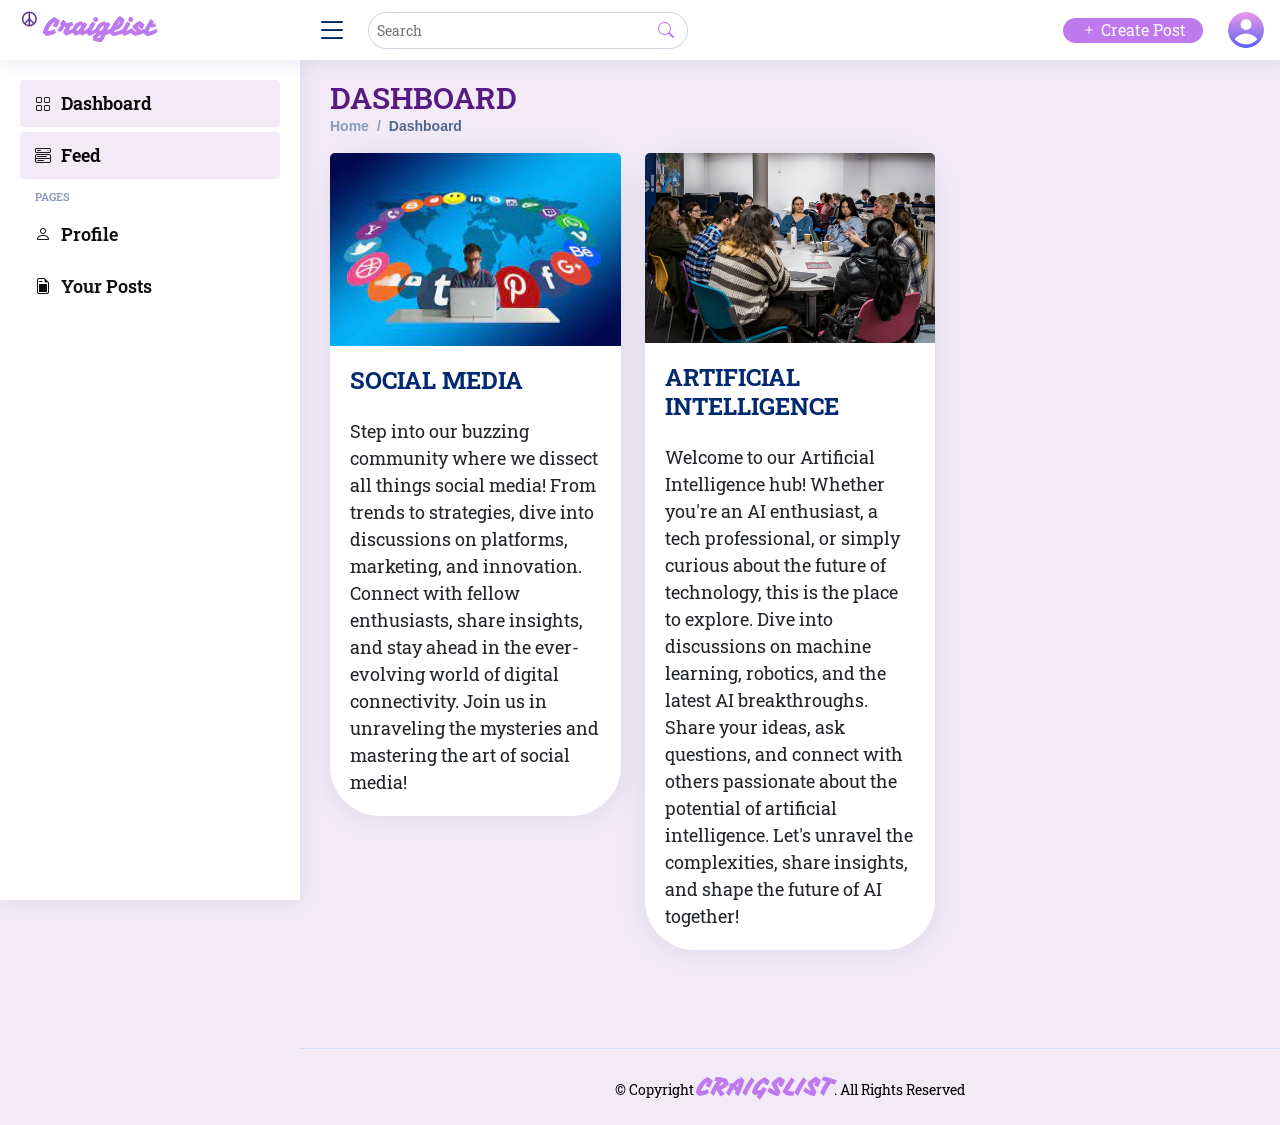
==== index.html @ a2462939 "first commit" ====
<!DOCTYPE html>
<html lang="en">

<head>
  <meta charset="utf-8">
  <meta content="width=device-width, initial-scale=1.0" name="viewport">

  <title>Dashboard - CRAIGSLIST</title>
  <meta content="" name="description">
  <meta content="" name="keywords">

  <!-- Google Fonts -->
  <link href='https://fonts.googleapis.com/css?family=Vampiro+One&display=swap' rel='stylesheet'>
  <link href="https://fonts.googleapis.com/css2?family=Roboto+Slab:wght@400;700&display=swap" rel="stylesheet">
 
  <!-- Vendor CSS Files -->
  <link href="assets/vendor/bootstrap/css/bootstrap.min.css" rel="stylesheet">
  <link href="assets/vendor/bootstrap-icons/bootstrap-icons.css" rel="stylesheet">
  <link href="assets/vendor/boxicons/css/boxicons.min.css" rel="stylesheet">
  <link href="assets/vendor/quill/quill.snow.css" rel="stylesheet">
  <link href="assets/vendor/quill/quill.bubble.css" rel="stylesheet">
  <link href="assets/vendor/remixicon/remixicon.css" rel="stylesheet">
  <link href="assets/vendor/simple-datatables/style.css" rel="stylesheet">

  <!-- Template Main CSS File -->
  <link href="assets/css/style.css" rel="stylesheet">

</head>

<body>

  <!-- ======= Header ======= -->
  <header id="header" class="header fixed-top d-flex align-items-center">
    <div class="d-flex align-items-center justify-content-between">
      <a class="navbar-brand" href="index.html">
        <img src="L.png" alt="Logo" class="logo">
        <strong>Craiglist</strong> 
      </a>
      <i class="bi bi-list toggle-sidebar-btn"></i>
    </div><!-- End Logo -->

    <div class="search-bar">
      <form class="search-form d-flex align-items-center" method="POST" action="#">
        <input type="text" name="query" placeholder="Search" title="Enter search keyword">
        <button type="submit" title="Search"><i class="bi bi-search"></i></button>
      </form>
    </div><!-- End Search Bar -->

    <nav class="header-nav ms-auto">
      <ul class="d-flex align-items-center">
        <li class="nav-item d-block d-lg-none">
          <a class="nav-link nav-icon search-bar-toggle " href="#">
            <i class="bi bi-search"></i>
          </a>
        </li><!-- End Search Icon-->

        <li class="nav-item">
          <a class="nav-link nav-icon" href="create_post.html" style="background-color: #BE79EF; width: 140px; height: 25px; border-radius: 25px; font-size: 16px; text-align: center; color: white;">
            <i class="bi bi-plus"></i> Create Post
          </a><!-- End Create Post Button -->
        </li>

        <li class="nav-item pe-3">
          <a class="nav-link nav-profile d-flex align-items-center pe-0" href="users-profilee.html">
            <img src="assets/img/profile-img.jpg" alt="Profile" class="rounded-circle">
          </a><!-- End Profile Image Icon -->
        </li><!-- End Profile Nav -->

      </ul>
    </nav><!-- End Icons Navigation -->
  </header><!-- End Header -->

  <!-- ======= Sidebar ======= -->
  <aside id="sidebar" class="sidebar">
    <ul class="sidebar-nav" id="sidebar-nav">
      <li class="nav-item">
        <a class="nav-link" href="index.html">
          <i class="bi bi-grid"></i>
          <span style="font-size: 18px;">Dashboard</span>
        </a>
      </li>
      <li class="nav-item">
        <a class="nav-link" href="all.html">
          <i class="bi bi-menu-button-wide"></i>
          <span style="font-size: 18px;">Feed</span>
        </a>
      </li>
      <li class="nav-heading">Pages</li>
      <li class="nav-item">
        <a class="nav-link collapsed" href="users-profilee.html">
          <i class="bi bi-person"></i>
          <span style="font-size: 18px;">Profile</span>
        </a>
      </li>
      <li class="nav-item">
        <a class="nav-link collapsed" href="your_posts.html">
          <i class="bi bi-file-earmark-post"></i>
          <span style="font-size: 18px;">Your Posts</span>
        </a>
      </li>
    </ul>
  </aside> 

  <main id="main" class="main">
    <div class="pagetitle">
      <h1 style="font-size: 30px; color: #561a81;">DASHBOARD</h1>
      <nav>
        <ol class="breadcrumb">
          <li class="breadcrumb-item"><a href="index.html">Home</a></li>
          <li class="breadcrumb-item active">Dashboard</li>
        </ol>
      </nav>
    </div><!-- End Page Title -->

    <div class="row">
      <div class="col-sm-4">
        <a href="socmed.html" target="_blank" style="text-decoration: none;">
          <div class="card" style="border-radius: 50px;">
            <img src="assets/img/cat1.jpg" class="card-img-top" alt="...">
            <div class="card-body">
              <h5 class="card-title" style="font-weight: bold; font-size: x-large; font-family: 'Roboto Slab', serif;">SOCIAL MEDIA</h5>
              <p class="card-text" style="font-size: large; font-family: 'Roboto Slab', serif;">Step into our buzzing community where we dissect all things social media! From trends to strategies, dive into discussions on platforms, marketing, and innovation. Connect with fellow enthusiasts, share insights, and stay ahead in the ever-evolving world of digital connectivity. Join us in unraveling the mysteries and mastering the art of social media!</p>
            </div>
          </div>
        </a>
      </div>

      <div class="col-sm-4">
        <a href="ai.html" target="_blank" style="text-decoration: none;">
          <div class="card" style="border-radius: 50px;">
            <img src="assets/img/cat3.png" class="card-img-top" alt="...">
            <div class="card-body">
              <h5 class="card-title" style="font-weight: bold; font-size: x-large; font-family: 'Roboto Slab', serif;" >ARTIFICIAL INTELLIGENCE</h5>
              <p class="card-text" style="font-size: large; font-family: 'Roboto Slab', serif;">Welcome to our Artificial Intelligence hub! Whether you're an AI enthusiast, a tech professional, or simply curious about the future of technology, this is the place to explore. Dive into discussions on machine learning, robotics, and the latest AI breakthroughs. Share your ideas, ask questions, and connect with others passionate about the potential of artificial intelligence. Let's unravel the complexities, share insights, and shape the future of AI together!</p>
            </div>
          </div>
        </a>
      </div>
    </div>
  </main><!-- End #main -->

  <br><br>
  <!-- ======= Footer ======= -->
  <footer id="footer" class="footer">
    <div class="copyright">
      &copy; Copyright <strong><span> CRAIGSLIST</span></strong>. All Rights Reserved
    </div>
  </footer><!-- End Footer -->

  <!-- Vendor JS Files -->
  <script src="assets/vendor/apexcharts/apexcharts.min.js"></script>
  <script src="assets/vendor/bootstrap/js/bootstrap.bundle.min.js"></script>
  <script src="assets/vendor/chart.js/chart.umd.js"></script>
  <script src="assets/vendor/echarts/echarts.min.js"></script>
  <script src="assets/vendor/quill/quill.js"></script>
  <script src="assets/vendor/simple-datatables/simple-datatables.js"></script>
  <script src="assets/vendor/tinymce/tinymce.min.js"></script>
  <script src="assets/vendor/php-email-form/validate.js"></script>

  <!-- Template Main JS File -->
  <script src="assets/js/main.js"></script>

</body>

</html>
---- assets/vendor/quill/quill.snow.css ----
/*!
 * Quill Editor v2.0.1
 * https://quilljs.com
 * Copyright (c) 2017-2024, Slab
 * Copyright (c) 2014, Jason Chen
 * Copyright (c) 2013, salesforce.com
 */
.ql-container{box-sizing:border-box;font-family:Helvetica,Arial,sans-serif;font-size:13px;height:100%;margin:0;position:relative}.ql-container.ql-disabled .ql-tooltip{visibility:hidden}.ql-container:not(.ql-disabled) li[data-list=checked] > .ql-ui,.ql-container:not(.ql-disabled) li[data-list=unchecked] > .ql-ui{cursor:pointer}.ql-clipboard{left:-100000px;height:1px;overflow-y:hidden;position:absolute;top:50%}.ql-clipboard p{margin:0;padding:0}.ql-editor{box-sizing:border-box;counter-reset:list-0 list-1 list-2 list-3 list-4 list-5 list-6 list-7 list-8 list-9;line-height:1.42;height:100%;outline:none;overflow-y:auto;padding:12px 15px;tab-size:4;-moz-tab-size:4;text-align:left;white-space:pre-wrap;word-wrap:break-word}.ql-editor > *{cursor:text}.ql-editor p,.ql-editor ol,.ql-editor pre,.ql-editor blockquote,.ql-editor h1,.ql-editor h2,.ql-editor h3,.ql-editor h4,.ql-editor h5,.ql-editor h6{margin:0;padding:0}@supports (counter-set:none){.ql-editor p,.ql-editor h1,.ql-editor h2,.ql-editor h3,.ql-editor h4,.ql-editor h5,.ql-editor h6{counter-set:list-0 list-1 list-2 list-3 list-4 list-5 list-6 list-7 list-8 list-9}}@supports not (counter-set:none){.ql-editor p,.ql-editor h1,.ql-editor h2,.ql-editor h3,.ql-editor h4,.ql-editor h5,.ql-editor h6{counter-reset:list-0 list-1 list-2 list-3 list-4 list-5 list-6 list-7 list-8 list-9}}.ql-editor table{border-collapse:collapse}.ql-editor td{border:1px solid #000;padding:2px 5px}.ql-editor ol{padding-left:1.5em}.ql-editor li{list-style-type:none;padding-left:1.5em;position:relative}.ql-editor li > .ql-ui:before{display:inline-block;margin-left:-1.5em;margin-right:.3em;text-align:right;white-space:nowrap;width:1.2em}.ql-editor li[data-list=checked] > .ql-ui,.ql-editor li[data-list=unchecked] > .ql-ui{color:#777}.ql-editor li[data-list=bullet] > .ql-ui:before{content:'\2022'}.ql-editor li[data-list=checked] > .ql-ui:before{content:'\2611'}.ql-editor li[data-list=unchecked] > .ql-ui:before{content:'\2610'}@supports (counter-set:none){.ql-editor li[data-list]{counter-set:list-1 list-2 list-3 list-4 list-5 list-6 list-7 list-8 list-9}}@supports not (counter-set:none){.ql-editor li[data-list]{counter-reset:list-1 list-2 list-3 list-4 list-5 list-6 list-7 list-8 list-9}}.ql-editor li[data-list=ordered]{counter-increment:list-0}.ql-editor li[data-list=ordered] > .ql-ui:before{content:counter(list-0, decimal) '. '}.ql-editor li[data-list=ordered].ql-indent-1{counter-increment:list-1}.ql-editor li[data-list=ordered].ql-indent-1 > .ql-ui:before{content:counter(list-1, lower-alpha) '. '}@supports (counter-set:none){.ql-editor li[data-list].ql-indent-1{counter-set:list-2 list-3 list-4 list-5 list-6 list-7 list-8 list-9}}@supports not (counter-set:none){.ql-editor li[data-list].ql-indent-1{counter-reset:list-2 list-3 list-4 list-5 list-6 list-7 list-8 list-9}}.ql-editor li[data-list=ordered].ql-indent-2{counter-increment:list-2}.ql-editor li[data-list=ordered].ql-indent-2 > .ql-ui:before{content:counter(list-2, lower-roman) '. '}@supports (counter-set:none){.ql-editor li[data-list].ql-indent-2{counter-set:list-3 list-4 list-5 list-6 list-7 list-8 list-9}}@supports not (counter-set:none){.ql-editor li[data-list].ql-indent-2{counter-reset:list-3 list-4 list-5 list-6 list-7 list-8 list-9}}.ql-editor li[data-list=ordered].ql-indent-3{counter-increment:list-3}.ql-editor li[data-list=ordered].ql-indent-3 > .ql-ui:before{content:counter(list-3, decimal) '. '}@supports (counter-set:none){.ql-editor li[data-list].ql-indent-3{counter-set:list-4 list-5 list-6 list-7 list-8 list-9}}@supports not (counter-set:none){.ql-editor li[data-list].ql-indent-3{counter-reset:list-4 list-5 list-6 list-7 list-8 list-9}}.ql-editor li[data-list=ordered].ql-indent-4{counter-increment:list-4}.ql-editor li[data-list=ordered].ql-indent-4 > .ql-ui:before{content:counter(list-4, lower-alpha) '. '}@supports (counter-set:none){.ql-editor li[data-list].ql-indent-4{counter-set:list-5 list-6 list-7 list-8 list-9}}@supports not (counter-set:none){.ql-editor li[data-list].ql-indent-4{counter-reset:list-5 list-6 list-7 list-8 list-9}}.ql-editor li[data-list=ordered].ql-indent-5{counter-increment:list-5}.ql-editor li[data-list=ordered].ql-indent-5 > .ql-ui:before{content:counter(list-5, lower-roman) '. '}@supports (counter-set:none){.ql-editor li[data-list].ql-indent-5{counter-set:list-6 list-7 list-8 list-9}}@supports not (counter-set:none){.ql-editor li[data-list].ql-indent-5{counter-reset:list-6 list-7 list-8 list-9}}.ql-editor li[data-list=ordered].ql-indent-6{counter-increment:list-6}.ql-editor li[data-list=ordered].ql-indent-6 > .ql-ui:before{content:counter(list-6, decimal) '. '}@supports (counter-set:none){.ql-editor li[data-list].ql-indent-6{counter-set:list-7 list-8 list-9}}@supports not (counter-set:none){.ql-editor li[data-list].ql-indent-6{counter-reset:list-7 list-8 list-9}}.ql-editor li[data-list=ordered].ql-indent-7{counter-increment:list-7}.ql-editor li[data-list=ordered].ql-indent-7 > .ql-ui:before{content:counter(list-7, lower-alpha) '. '}@supports (counter-set:none){.ql-editor li[data-list].ql-indent-7{counter-set:list-8 list-9}}@supports not (counter-set:none){.ql-editor li[data-list].ql-indent-7{counter-reset:list-8 list-9}}.ql-editor li[data-list=ordered].ql-indent-8{counter-increment:list-8}.ql-editor li[data-list=ordered].ql-indent-8 > .ql-ui:before{content:counter(list-8, lower-roman) '. '}@supports (counter-set:none){.ql-editor li[data-list].ql-indent-8{counter-set:list-9}}@supports not (counter-set:none){.ql-editor li[data-list].ql-indent-8{counter-reset:list-9}}.ql-editor li[data-list=ordered].ql-indent-9{counter-increment:list-9}.ql-editor li[data-list=ordered].ql-indent-9 > .ql-ui:before{content:counter(list-9, decimal) '. '}.ql-editor .ql-indent-1:not(.ql-direction-rtl){padding-left:3em}.ql-editor li.ql-indent-1:not(.ql-direction-rtl){padding-left:4.5em}.ql-editor .ql-indent-1.ql-direction-rtl.ql-align-right{padding-right:3em}.ql-editor li.ql-indent-1.ql-direction-rtl.ql-align-right{padding-right:4.5em}.ql-editor .ql-indent-2:not(.ql-direction-rtl){padding-left:6em}.ql-editor li.ql-indent-2:not(.ql-direction-rtl){padding-left:7.5em}.ql-editor .ql-indent-2.ql-direction-rtl.ql-align-right{padding-right:6em}.ql-editor li.ql-indent-2.ql-direction-rtl.ql-align-right{padding-right:7.5em}.ql-editor .ql-indent-3:not(.ql-direction-rtl){padding-left:9em}.ql-editor li.ql-indent-3:not(.ql-direction-rtl){padding-left:10.5em}.ql-editor .ql-indent-3.ql-direction-rtl.ql-align-right{padding-right:9em}.ql-editor li.ql-indent-3.ql-direction-rtl.ql-align-right{padding-right:10.5em}.ql-editor .ql-indent-4:not(.ql-direction-rtl){padding-left:12em}.ql-editor li.ql-indent-4:not(.ql-direction-rtl){padding-left:13.5em}.ql-editor .ql-indent-4.ql-direction-rtl.ql-align-right{padding-right:12em}.ql-editor li.ql-indent-4.ql-direction-rtl.ql-align-right{padding-right:13.5em}.ql-editor .ql-indent-5:not(.ql-direction-rtl){padding-left:15em}.ql-editor li.ql-indent-5:not(.ql-direction-rtl){padding-left:16.5em}.ql-editor .ql-indent-5.ql-direction-rtl.ql-align-right{padding-right:15em}.ql-editor li.ql-indent-5.ql-direction-rtl.ql-align-right{padding-right:16.5em}.ql-editor .ql-indent-6:not(.ql-direction-rtl){padding-left:18em}.ql-editor li.ql-indent-6:not(.ql-direction-rtl){padding-left:19.5em}.ql-editor .ql-indent-6.ql-direction-rtl.ql-align-right{padding-right:18em}.ql-editor li.ql-indent-6.ql-direction-rtl.ql-align-right{padding-right:19.5em}.ql-editor .ql-indent-7:not(.ql-direction-rtl){padding-left:21em}.ql-editor li.ql-indent-7:not(.ql-direction-rtl){padding-left:22.5em}.ql-editor .ql-indent-7.ql-direction-rtl.ql-align-right{padding-right:21em}.ql-editor li.ql-indent-7.ql-direction-rtl.ql-align-right{padding-right:22.5em}.ql-editor .ql-indent-8:not(.ql-direction-rtl){padding-left:24em}.ql-editor li.ql-indent-8:not(.ql-direction-rtl){padding-left:25.5em}.ql-editor .ql-indent-8.ql-direction-rtl.ql-align-right{padding-right:24em}.ql-editor li.ql-indent-8.ql-direction-rtl.ql-align-right{padding-right:25.5em}.ql-editor .ql-indent-9:not(.ql-direction-rtl){padding-left:27em}.ql-editor li.ql-indent-9:not(.ql-direction-rtl){padding-left:28.5em}.ql-editor .ql-indent-9.ql-direction-rtl.ql-align-right{padding-right:27em}.ql-editor li.ql-indent-9.ql-direction-rtl.ql-align-right{padding-right:28.5em}.ql-editor li.ql-direction-rtl{padding-right:1.5em}.ql-editor li.ql-direction-rtl > .ql-ui:before{margin-left:.3em;margin-right:-1.5em;text-align:left}.ql-editor table{table-layout:fixed;width:100%}.ql-editor table td{outline:none}.ql-editor .ql-code-block-container{font-family:monospace}.ql-editor .ql-video{display:block;max-width:100%}.ql-editor .ql-video.ql-align-center{margin:0 auto}.ql-editor .ql-video.ql-align-right{margin:0 0 0 auto}.ql-editor .ql-bg-black{background-color:#000}.ql-editor .ql-bg-red{background-color:#e60000}.ql-editor .ql-bg-orange{background-color:#f90}.ql-editor .ql-bg-yellow{background-color:#ff0}.ql-editor .ql-bg-green{background-color:#008a00}.ql-editor .ql-bg-blue{background-color:#06c}.ql-editor .ql-bg-purple{background-color:#93f}.ql-editor .ql-color-white{color:#fff}.ql-editor .ql-color-red{color:#e60000}.ql-editor .ql-color-orange{color:#f90}.ql-editor .ql-color-yellow{color:#ff0}.ql-editor .ql-color-green{color:#008a00}.ql-editor .ql-color-blue{color:#06c}.ql-editor .ql-color-purple{color:#93f}.ql-editor .ql-font-serif{font-family:Georgia,Times New Roman,serif}.ql-editor .ql-font-monospace{font-family:Monaco,Courier New,monospace}.ql-editor .ql-size-small{font-size:.75em}.ql-editor .ql-size-large{font-size:1.5em}.ql-editor .ql-size-huge{font-size:2.5em}.ql-editor .ql-direction-rtl{direction:rtl;text-align:inherit}.ql-editor .ql-align-center{text-align:center}.ql-editor .ql-align-justify{text-align:justify}.ql-editor .ql-align-right{text-align:right}.ql-editor .ql-ui{position:absolute}.ql-editor.ql-blank::before{color:rgba(0,0,0,0.6);content:attr(data-placeholder);font-style:italic;left:15px;pointer-events:none;position:absolute;right:15px}.ql-snow.ql-toolbar:after,.ql-snow .ql-toolbar:after{clear:both;content:'';display:table}.ql-snow.ql-toolbar button,.ql-snow .ql-toolbar button{background:none;border:none;cursor:pointer;display:inline-block;float:left;height:24px;padding:3px 5px;width:28px}.ql-snow.ql-toolbar button svg,.ql-snow .ql-toolbar button svg{float:left;height:100%}.ql-snow.ql-toolbar button:active:hover,.ql-snow .ql-toolbar button:active:hover{outline:none}.ql-snow.ql-toolbar input.ql-image[type=file],.ql-snow .ql-toolbar input.ql-image[type=file]{display:none}.ql-snow.ql-toolbar button:hover,.ql-snow .ql-toolbar button:hover,.ql-snow.ql-toolbar button:focus,.ql-snow .ql-toolbar button:focus,.ql-snow.ql-toolbar button.ql-active,.ql-snow .ql-toolbar button.ql-active,.ql-snow.ql-toolbar .ql-picker-label:hover,.ql-snow .ql-toolbar .ql-picker-label:hover,.ql-snow.ql-toolbar .ql-picker-label.ql-active,.ql-snow .ql-toolbar .ql-picker-label.ql-active,.ql-snow.ql-toolbar .ql-picker-item:hover,.ql-snow .ql-toolbar .ql-picker-item:hover,.ql-snow.ql-toolbar .ql-picker-item.ql-selected,.ql-snow .ql-toolbar .ql-picker-item.ql-selected{color:#06c}.ql-snow.ql-toolbar button:hover .ql-fill,.ql-snow .ql-toolbar button:hover .ql-fill,.ql-snow.ql-toolbar button:focus .ql-fill,.ql-snow .ql-toolbar button:focus .ql-fill,.ql-snow.ql-toolbar button.ql-active .ql-fill,.ql-snow .ql-toolbar button.ql-active .ql-fill,.ql-snow.ql-toolbar .ql-picker-label:hover .ql-fill,.ql-snow .ql-toolbar .ql-picker-label:hover .ql-fill,.ql-snow.ql-toolbar .ql-picker-label.ql-active .ql-fill,.ql-snow .ql-toolbar .ql-picker-label.ql-active .ql-fill,.ql-snow.ql-toolbar .ql-picker-item:hover .ql-fill,.ql-snow .ql-toolbar .ql-picker-item:hover .ql-fill,.ql-snow.ql-toolbar .ql-picker-item.ql-selected .ql-fill,.ql-snow .ql-toolbar .ql-picker-item.ql-selected .ql-fill,.ql-snow.ql-toolbar button:hover .ql-stroke.ql-fill,.ql-snow .ql-toolbar button:hover .ql-stroke.ql-fill,.ql-snow.ql-toolbar button:focus .ql-stroke.ql-fill,.ql-snow .ql-toolbar button:focus .ql-stroke.ql-fill,.ql-snow.ql-toolbar button.ql-active .ql-stroke.ql-fill,.ql-snow .ql-toolbar button.ql-active .ql-stroke.ql-fill,.ql-snow.ql-toolbar .ql-picker-label:hover .ql-stroke.ql-fill,.ql-snow .ql-toolbar .ql-picker-label:hover .ql-stroke.ql-fill,.ql-snow.ql-toolbar .ql-picker-label.ql-active .ql-stroke.ql-fill,.ql-snow .ql-toolbar .ql-picker-label.ql-active .ql-stroke.ql-fill,.ql-snow.ql-toolbar .ql-picker-item:hover .ql-stroke.ql-fill,.ql-snow .ql-toolbar .ql-picker-item:hover .ql-stroke.ql-fill,.ql-snow.ql-toolbar .ql-picker-item.ql-selected .ql-stroke.ql-fill,.ql-snow .ql-toolbar .ql-picker-item.ql-selected .ql-stroke.ql-fill{fill:#06c}.ql-snow.ql-toolbar button:hover .ql-stroke,.ql-snow .ql-toolbar button:hover .ql-stroke,.ql-snow.ql-toolbar button:focus .ql-stroke,.ql-snow .ql-toolbar button:focus .ql-stroke,.ql-snow.ql-toolbar button.ql-active .ql-stroke,.ql-snow .ql-toolbar button.ql-active .ql-stroke,.ql-snow.ql-toolbar .ql-picker-label:hover .ql-stroke,.ql-snow .ql-toolbar .ql-picker-label:hover .ql-stroke,.ql-snow.ql-toolbar .ql-picker-label.ql-active .ql-stroke,.ql-snow .ql-toolbar .ql-picker-label.ql-active .ql-stroke,.ql-snow.ql-toolbar .ql-picker-item:hover .ql-stroke,.ql-snow .ql-toolbar .ql-picker-item:hover .ql-stroke,.ql-snow.ql-toolbar .ql-picker-item.ql-selected .ql-stroke,.ql-snow .ql-toolbar .ql-picker-item.ql-selected .ql-stroke,.ql-snow.ql-toolbar button:hover .ql-stroke-miter,.ql-snow .ql-toolbar button:hover .ql-stroke-miter,.ql-snow.ql-toolbar button:focus .ql-stroke-miter,.ql-snow .ql-toolbar button:focus .ql-stroke-miter,.ql-snow.ql-toolbar button.ql-active .ql-stroke-miter,.ql-snow .ql-toolbar button.ql-active .ql-stroke-miter,.ql-snow.ql-toolbar .ql-picker-label:hover .ql-stroke-miter,.ql-snow .ql-toolbar .ql-picker-label:hover .ql-stroke-miter,.ql-snow.ql-toolbar .ql-picker-label.ql-active .ql-stroke-miter,.ql-snow .ql-toolbar .ql-picker-label.ql-active .ql-stroke-miter,.ql-snow.ql-toolbar .ql-picker-item:hover .ql-stroke-miter,.ql-snow .ql-toolbar .ql-picker-item:hover .ql-stroke-miter,.ql-snow.ql-toolbar .ql-picker-item.ql-selected .ql-stroke-miter,.ql-snow .ql-toolbar .ql-picker-item.ql-selected .ql-stroke-miter{stroke:#06c}@media (pointer:coarse){.ql-snow.ql-toolbar button:hover:not(.ql-active),.ql-snow .ql-toolbar button:hover:not(.ql-active){color:#444}.ql-snow.ql-toolbar button:hover:not(.ql-active) .ql-fill,.ql-snow .ql-toolbar button:hover:not(.ql-active) .ql-fill,.ql-snow.ql-toolbar button:hover:not(.ql-active) .ql-stroke.ql-fill,.ql-snow .ql-toolbar button:hover:not(.ql-active) .ql-stroke.ql-fill{fill:#444}.ql-snow.ql-toolbar button:hover:not(.ql-active) .ql-stroke,.ql-snow .ql-toolbar button:hover:not(.ql-active) .ql-stroke,.ql-snow.ql-toolbar button:hover:not(.ql-active) .ql-stroke-miter,.ql-snow .ql-toolbar button:hover:not(.ql-active) .ql-stroke-miter{stroke:#444}}.ql-snow{box-sizing:border-box}.ql-snow *{box-sizing:border-box}.ql-snow .ql-hidden{display:none}.ql-snow .ql-out-bottom,.ql-snow .ql-out-top{visibility:hidden}.ql-snow .ql-tooltip{position:absolute;transform:translateY(10px)}.ql-snow .ql-tooltip a{cursor:pointer;text-decoration:none}.ql-snow .ql-tooltip.ql-flip{transform:translateY(-10px)}.ql-snow .ql-formats{display:inline-block;vertical-align:middle}.ql-snow .ql-formats:after{clear:both;content:'';display:table}.ql-snow .ql-stroke{fill:none;stroke:#444;stroke-linecap:round;stroke-linejoin:round;stroke-width:2}.ql-snow .ql-stroke-miter{fill:none;stroke:#444;stroke-miterlimit:10;stroke-width:2}.ql-snow .ql-fill,.ql-snow .ql-stroke.ql-fill{fill:#444}.ql-snow .ql-empty{fill:none}.ql-snow .ql-even{fill-rule:evenodd}.ql-snow .ql-thin,.ql-snow .ql-stroke.ql-thin{stroke-width:1}.ql-snow .ql-transparent{opacity:.4}.ql-snow .ql-direction svg:last-child{display:none}.ql-snow .ql-direction.ql-active svg:last-child{display:inline}.ql-snow .ql-direction.ql-active svg:first-child{display:none}.ql-snow .ql-editor h1{font-size:2em}.ql-snow .ql-editor h2{font-size:1.5em}.ql-snow .ql-editor h3{font-size:1.17em}.ql-snow .ql-editor h4{font-size:1em}.ql-snow .ql-editor h5{font-size:.83em}.ql-snow .ql-editor h6{font-size:.67em}.ql-snow .ql-editor a{text-decoration:underline}.ql-snow .ql-editor blockquote{border-left:4px solid #ccc;margin-bottom:5px;margin-top:5px;padding-left:16px}.ql-snow .ql-editor code,.ql-snow .ql-editor .ql-code-block-container{background-color:#f0f0f0;border-radius:3px}.ql-snow .ql-editor .ql-code-block-container{margin-bottom:5px;margin-top:5px;padding:5px 10px}.ql-snow .ql-editor code{font-size:85%;padding:2px 4px}.ql-snow .ql-editor .ql-code-block-container{background-color:#23241f;color:#f8f8f2;overflow:visible}.ql-snow .ql-editor img{max-width:100%}.ql-snow .ql-picker{color:#444;display:inline-block;float:left;font-size:14px;font-weight:500;height:24px;position:relative;vertical-align:middle}.ql-snow .ql-picker-label{cursor:pointer;display:inline-block;height:100%;padding-left:8px;padding-right:2px;position:relative;width:100%}.ql-snow .ql-picker-label::before{display:inline-block;line-height:22px}.ql-snow .ql-picker-options{background-color:#fff;display:none;min-width:100%;padding:4px 8px;position:absolute;white-space:nowrap}.ql-snow .ql-picker-options .ql-picker-item{cursor:pointer;display:block;padding-bottom:5px;padding-top:5px}.ql-snow .ql-picker.ql-expanded .ql-picker-label{color:#ccc;z-index:2}.ql-snow .ql-picker.ql-expanded .ql-picker-label .ql-fill{fill:#ccc}.ql-snow .ql-picker.ql-expanded .ql-picker-label .ql-stroke{stroke:#ccc}.ql-snow .ql-picker.ql-expanded .ql-picker-options{display:block;margin-top:-1px;top:100%;z-index:1}.ql-snow .ql-color-picker,.ql-snow .ql-icon-picker{width:28px}.ql-snow .ql-color-picker .ql-picker-label,.ql-snow .ql-icon-picker .ql-picker-label{padding:2px 4px}.ql-snow .ql-color-picker .ql-picker-label svg,.ql-snow .ql-icon-picker .ql-picker-label svg{right:4px}.ql-snow .ql-icon-picker .ql-picker-options{padding:4px 0}.ql-snow .ql-icon-picker .ql-picker-item{height:24px;width:24px;padding:2px 4px}.ql-snow .ql-color-picker .ql-picker-options{padding:3px 5px;width:152px}.ql-snow .ql-color-picker .ql-picker-item{border:1px solid transparent;float:left;height:16px;margin:2px;padding:0;width:16px}.ql-snow .ql-picker:not(.ql-color-picker):not(.ql-icon-picker) svg{position:absolute;margin-top:-9px;right:0;top:50%;width:18px}.ql-snow .ql-picker.ql-header .ql-picker-label[data-label]:not([data-label=''])::before,.ql-snow .ql-picker.ql-font .ql-picker-label[data-label]:not([data-label=''])::before,.ql-snow .ql-picker.ql-size .ql-picker-label[data-label]:not([data-label=''])::before,.ql-snow .ql-picker.ql-header .ql-picker-item[data-label]:not([data-label=''])::before,.ql-snow .ql-picker.ql-font .ql-picker-item[data-label]:not([data-label=''])::before,.ql-snow .ql-picker.ql-size .ql-picker-item[data-label]:not([data-label=''])::before{content:attr(data-label)}.ql-snow .ql-picker.ql-header{width:98px}.ql-snow .ql-picker.ql-header .ql-picker-label::before,.ql-snow .ql-picker.ql-header .ql-picker-item::before{content:'Normal'}.ql-snow .ql-picker.ql-header .ql-picker-label[data-value="1"]::before,.ql-snow .ql-picker.ql-header .ql-picker-item[data-value="1"]::before{content:'Heading 1'}.ql-snow .ql-picker.ql-header .ql-picker-label[data-value="2"]::before,.ql-snow .ql-picker.ql-header .ql-picker-item[data-value="2"]::before{content:'Heading 2'}.ql-snow .ql-picker.ql-header .ql-picker-label[data-value="3"]::before,.ql-snow .ql-picker.ql-header .ql-picker-item[data-value="3"]::before{content:'Heading 3'}.ql-snow .ql-picker.ql-header .ql-picker-label[data-value="4"]::before,.ql-snow .ql-picker.ql-header .ql-picker-item[data-value="4"]::before{content:'Heading 4'}.ql-snow .ql-picker.ql-header .ql-picker-label[data-value="5"]::before,.ql-snow .ql-picker.ql-header .ql-picker-item[data-value="5"]::before{content:'Heading 5'}.ql-snow .ql-picker.ql-header .ql-picker-label[data-value="6"]::before,.ql-snow .ql-picker.ql-header .ql-picker-item[data-value="6"]::before{content:'Heading 6'}.ql-snow .ql-picker.ql-header .ql-picker-item[data-value="1"]::before{font-size:2em}.ql-snow .ql-picker.ql-header .ql-picker-item[data-value="2"]::before{font-size:1.5em}.ql-snow .ql-picker.ql-header .ql-picker-item[data-value="3"]::before{font-size:1.17em}.ql-snow .ql-picker.ql-header .ql-picker-item[data-value="4"]::before{font-size:1em}.ql-snow .ql-picker.ql-header .ql-picker-item[data-value="5"]::before{font-size:.83em}.ql-snow .ql-picker.ql-header .ql-picker-item[data-value="6"]::before{font-size:.67em}.ql-snow .ql-picker.ql-font{width:108px}.ql-snow .ql-picker.ql-font .ql-picker-label::before,.ql-snow .ql-picker.ql-font .ql-picker-item::before{content:'Sans Serif'}.ql-snow .ql-picker.ql-font .ql-picker-label[data-value=serif]::before,.ql-snow .ql-picker.ql-font .ql-picker-item[data-value=serif]::before{content:'Serif'}.ql-snow .ql-picker.ql-font .ql-picker-label[data-value=monospace]::before,.ql-snow .ql-picker.ql-font .ql-picker-item[data-value=monospace]::before{content:'Monospace'}.ql-snow .ql-picker.ql-font .ql-picker-item[data-value=serif]::before{font-family:Georgia,Times New Roman,serif}.ql-snow .ql-picker.ql-font .ql-picker-item[data-value=monospace]::before{font-family:Monaco,Courier New,monospace}.ql-snow .ql-picker.ql-size{width:98px}.ql-snow .ql-picker.ql-size .ql-picker-label::before,.ql-snow .ql-picker.ql-size .ql-picker-item::before{content:'Normal'}.ql-snow .ql-picker.ql-size .ql-picker-label[data-value=small]::before,.ql-snow .ql-picker.ql-size .ql-picker-item[data-value=small]::before{content:'Small'}.ql-snow .ql-picker.ql-size .ql-picker-label[data-value=large]::before,.ql-snow .ql-picker.ql-size .ql-picker-item[data-value=large]::before{content:'Large'}.ql-snow .ql-picker.ql-size .ql-picker-label[data-value=huge]::before,.ql-snow .ql-picker.ql-size .ql-picker-item[data-value=huge]::before{content:'Huge'}.ql-snow .ql-picker.ql-size .ql-picker-item[data-value=small]::before{font-size:10px}.ql-snow .ql-picker.ql-size .ql-picker-item[data-value=large]::before{font-size:18px}.ql-snow .ql-picker.ql-size .ql-picker-item[data-value=huge]::before{font-size:32px}.ql-snow .ql-color-picker.ql-background .ql-picker-item{background-color:#fff}.ql-snow .ql-color-picker.ql-color .ql-picker-item{background-color:#000}.ql-code-block-container{position:relative}.ql-code-block-container .ql-ui{right:5px;top:5px}.ql-toolbar.ql-snow{border:1px solid #ccc;box-sizing:border-box;font-family:'Helvetica Neue','Helvetica','Arial',sans-serif;padding:8px}.ql-toolbar.ql-snow .ql-formats{margin-right:15px}.ql-toolbar.ql-snow .ql-picker-label{border:1px solid transparent}.ql-toolbar.ql-snow .ql-picker-options{border:1px solid transparent;box-shadow:rgba(0,0,0,0.2) 0 2px 8px}.ql-toolbar.ql-snow .ql-picker.ql-expanded .ql-picker-label{border-color:#ccc}.ql-toolbar.ql-snow .ql-picker.ql-expanded .ql-picker-options{border-color:#ccc}.ql-toolbar.ql-snow .ql-color-picker .ql-picker-item.ql-selected,.ql-toolbar.ql-snow .ql-color-picker .ql-picker-item:hover{border-color:#000}.ql-toolbar.ql-snow + .ql-container.ql-snow{border-top:0}.ql-snow .ql-tooltip{background-color:#fff;border:1px solid #ccc;box-shadow:0 0 5px #ddd;color:#444;padding:5px 12px;white-space:nowrap}.ql-snow .ql-tooltip::before{content:"Visit URL:";line-height:26px;margin-right:8px}.ql-snow .ql-tooltip input[type=text]{display:none;border:1px solid #ccc;font-size:13px;height:26px;margin:0;padding:3px 5px;width:170px}.ql-snow .ql-tooltip a.ql-preview{display:inline-block;max-width:200px;overflow-x:hidden;text-overflow:ellipsis;vertical-align:top}.ql-snow .ql-tooltip a.ql-action::after{border-right:1px solid #ccc;content:'Edit';margin-left:16px;padding-right:8px}.ql-snow .ql-tooltip a.ql-remove::before{content:'Remove';margin-left:8px}.ql-snow .ql-tooltip a{line-height:26px}.ql-snow .ql-tooltip.ql-editing a.ql-preview,.ql-snow .ql-tooltip.ql-editing a.ql-remove{display:none}.ql-snow .ql-tooltip.ql-editing input[type=text]{display:inline-block}.ql-snow .ql-tooltip.ql-editing a.ql-action::after{border-right:0;content:'Save';padding-right:0}.ql-snow .ql-tooltip[data-mode=link]::before{content:"Enter link:"}.ql-snow .ql-tooltip[data-mode=formula]::before{content:"Enter formula:"}.ql-snow .ql-tooltip[data-mode=video]::before{content:"Enter video:"}.ql-snow a{color:#06c}.ql-container.ql-snow{border:1px solid #ccc}

/*# sourceMappingURL=quill.snow.css.map*/
---- assets/vendor/quill/quill.bubble.css ----
/*!
 * Quill Editor v2.0.1
 * https://quilljs.com
 * Copyright (c) 2017-2024, Slab
 * Copyright (c) 2014, Jason Chen
 * Copyright (c) 2013, salesforce.com
 */
.ql-container{box-sizing:border-box;font-family:Helvetica,Arial,sans-serif;font-size:13px;height:100%;margin:0;position:relative}.ql-container.ql-disabled .ql-tooltip{visibility:hidden}.ql-container:not(.ql-disabled) li[data-list=checked] > .ql-ui,.ql-container:not(.ql-disabled) li[data-list=unchecked] > .ql-ui{cursor:pointer}.ql-clipboard{left:-100000px;height:1px;overflow-y:hidden;position:absolute;top:50%}.ql-clipboard p{margin:0;padding:0}.ql-editor{box-sizing:border-box;counter-reset:list-0 list-1 list-2 list-3 list-4 list-5 list-6 list-7 list-8 list-9;line-height:1.42;height:100%;outline:none;overflow-y:auto;padding:12px 15px;tab-size:4;-moz-tab-size:4;text-align:left;white-space:pre-wrap;word-wrap:break-word}.ql-editor > *{cursor:text}.ql-editor p,.ql-editor ol,.ql-editor pre,.ql-editor blockquote,.ql-editor h1,.ql-editor h2,.ql-editor h3,.ql-editor h4,.ql-editor h5,.ql-editor h6{margin:0;padding:0}@supports (counter-set:none){.ql-editor p,.ql-editor h1,.ql-editor h2,.ql-editor h3,.ql-editor h4,.ql-editor h5,.ql-editor h6{counter-set:list-0 list-1 list-2 list-3 list-4 list-5 list-6 list-7 list-8 list-9}}@supports not (counter-set:none){.ql-editor p,.ql-editor h1,.ql-editor h2,.ql-editor h3,.ql-editor h4,.ql-editor h5,.ql-editor h6{counter-reset:list-0 list-1 list-2 list-3 list-4 list-5 list-6 list-7 list-8 list-9}}.ql-editor table{border-collapse:collapse}.ql-editor td{border:1px solid #000;padding:2px 5px}.ql-editor ol{padding-left:1.5em}.ql-editor li{list-style-type:none;padding-left:1.5em;position:relative}.ql-editor li > .ql-ui:before{display:inline-block;margin-left:-1.5em;margin-right:.3em;text-align:right;white-space:nowrap;width:1.2em}.ql-editor li[data-list=checked] > .ql-ui,.ql-editor li[data-list=unchecked] > .ql-ui{color:#777}.ql-editor li[data-list=bullet] > .ql-ui:before{content:'\2022'}.ql-editor li[data-list=checked] > .ql-ui:before{content:'\2611'}.ql-editor li[data-list=unchecked] > .ql-ui:before{content:'\2610'}@supports (counter-set:none){.ql-editor li[data-list]{counter-set:list-1 list-2 list-3 list-4 list-5 list-6 list-7 list-8 list-9}}@supports not (counter-set:none){.ql-editor li[data-list]{counter-reset:list-1 list-2 list-3 list-4 list-5 list-6 list-7 list-8 list-9}}.ql-editor li[data-list=ordered]{counter-increment:list-0}.ql-editor li[data-list=ordered] > .ql-ui:before{content:counter(list-0, decimal) '. '}.ql-editor li[data-list=ordered].ql-indent-1{counter-increment:list-1}.ql-editor li[data-list=ordered].ql-indent-1 > .ql-ui:before{content:counter(list-1, lower-alpha) '. '}@supports (counter-set:none){.ql-editor li[data-list].ql-indent-1{counter-set:list-2 list-3 list-4 list-5 list-6 list-7 list-8 list-9}}@supports not (counter-set:none){.ql-editor li[data-list].ql-indent-1{counter-reset:list-2 list-3 list-4 list-5 list-6 list-7 list-8 list-9}}.ql-editor li[data-list=ordered].ql-indent-2{counter-increment:list-2}.ql-editor li[data-list=ordered].ql-indent-2 > .ql-ui:before{content:counter(list-2, lower-roman) '. '}@supports (counter-set:none){.ql-editor li[data-list].ql-indent-2{counter-set:list-3 list-4 list-5 list-6 list-7 list-8 list-9}}@supports not (counter-set:none){.ql-editor li[data-list].ql-indent-2{counter-reset:list-3 list-4 list-5 list-6 list-7 list-8 list-9}}.ql-editor li[data-list=ordered].ql-indent-3{counter-increment:list-3}.ql-editor li[data-list=ordered].ql-indent-3 > .ql-ui:before{content:counter(list-3, decimal) '. '}@supports (counter-set:none){.ql-editor li[data-list].ql-indent-3{counter-set:list-4 list-5 list-6 list-7 list-8 list-9}}@supports not (counter-set:none){.ql-editor li[data-list].ql-indent-3{counter-reset:list-4 list-5 list-6 list-7 list-8 list-9}}.ql-editor li[data-list=ordered].ql-indent-4{counter-increment:list-4}.ql-editor li[data-list=ordered].ql-indent-4 > .ql-ui:before{content:counter(list-4, lower-alpha) '. '}@supports (counter-set:none){.ql-editor li[data-list].ql-indent-4{counter-set:list-5 list-6 list-7 list-8 list-9}}@supports not (counter-set:none){.ql-editor li[data-list].ql-indent-4{counter-reset:list-5 list-6 list-7 list-8 list-9}}.ql-editor li[data-list=ordered].ql-indent-5{counter-increment:list-5}.ql-editor li[data-list=ordered].ql-indent-5 > .ql-ui:before{content:counter(list-5, lower-roman) '. '}@supports (counter-set:none){.ql-editor li[data-list].ql-indent-5{counter-set:list-6 list-7 list-8 list-9}}@supports not (counter-set:none){.ql-editor li[data-list].ql-indent-5{counter-reset:list-6 list-7 list-8 list-9}}.ql-editor li[data-list=ordered].ql-indent-6{counter-increment:list-6}.ql-editor li[data-list=ordered].ql-indent-6 > .ql-ui:before{content:counter(list-6, decimal) '. '}@supports (counter-set:none){.ql-editor li[data-list].ql-indent-6{counter-set:list-7 list-8 list-9}}@supports not (counter-set:none){.ql-editor li[data-list].ql-indent-6{counter-reset:list-7 list-8 list-9}}.ql-editor li[data-list=ordered].ql-indent-7{counter-increment:list-7}.ql-editor li[data-list=ordered].ql-indent-7 > .ql-ui:before{content:counter(list-7, lower-alpha) '. '}@supports (counter-set:none){.ql-editor li[data-list].ql-indent-7{counter-set:list-8 list-9}}@supports not (counter-set:none){.ql-editor li[data-list].ql-indent-7{counter-reset:list-8 list-9}}.ql-editor li[data-list=ordered].ql-indent-8{counter-increment:list-8}.ql-editor li[data-list=ordered].ql-indent-8 > .ql-ui:before{content:counter(list-8, lower-roman) '. '}@supports (counter-set:none){.ql-editor li[data-list].ql-indent-8{counter-set:list-9}}@supports not (counter-set:none){.ql-editor li[data-list].ql-indent-8{counter-reset:list-9}}.ql-editor li[data-list=ordered].ql-indent-9{counter-increment:list-9}.ql-editor li[data-list=ordered].ql-indent-9 > .ql-ui:before{content:counter(list-9, decimal) '. '}.ql-editor .ql-indent-1:not(.ql-direction-rtl){padding-left:3em}.ql-editor li.ql-indent-1:not(.ql-direction-rtl){padding-left:4.5em}.ql-editor .ql-indent-1.ql-direction-rtl.ql-align-right{padding-right:3em}.ql-editor li.ql-indent-1.ql-direction-rtl.ql-align-right{padding-right:4.5em}.ql-editor .ql-indent-2:not(.ql-direction-rtl){padding-left:6em}.ql-editor li.ql-indent-2:not(.ql-direction-rtl){padding-left:7.5em}.ql-editor .ql-indent-2.ql-direction-rtl.ql-align-right{padding-right:6em}.ql-editor li.ql-indent-2.ql-direction-rtl.ql-align-right{padding-right:7.5em}.ql-editor .ql-indent-3:not(.ql-direction-rtl){padding-left:9em}.ql-editor li.ql-indent-3:not(.ql-direction-rtl){padding-left:10.5em}.ql-editor .ql-indent-3.ql-direction-rtl.ql-align-right{padding-right:9em}.ql-editor li.ql-indent-3.ql-direction-rtl.ql-align-right{padding-right:10.5em}.ql-editor .ql-indent-4:not(.ql-direction-rtl){padding-left:12em}.ql-editor li.ql-indent-4:not(.ql-direction-rtl){padding-left:13.5em}.ql-editor .ql-indent-4.ql-direction-rtl.ql-align-right{padding-right:12em}.ql-editor li.ql-indent-4.ql-direction-rtl.ql-align-right{padding-right:13.5em}.ql-editor .ql-indent-5:not(.ql-direction-rtl){padding-left:15em}.ql-editor li.ql-indent-5:not(.ql-direction-rtl){padding-left:16.5em}.ql-editor .ql-indent-5.ql-direction-rtl.ql-align-right{padding-right:15em}.ql-editor li.ql-indent-5.ql-direction-rtl.ql-align-right{padding-right:16.5em}.ql-editor .ql-indent-6:not(.ql-direction-rtl){padding-left:18em}.ql-editor li.ql-indent-6:not(.ql-direction-rtl){padding-left:19.5em}.ql-editor .ql-indent-6.ql-direction-rtl.ql-align-right{padding-right:18em}.ql-editor li.ql-indent-6.ql-direction-rtl.ql-align-right{padding-right:19.5em}.ql-editor .ql-indent-7:not(.ql-direction-rtl){padding-left:21em}.ql-editor li.ql-indent-7:not(.ql-direction-rtl){padding-left:22.5em}.ql-editor .ql-indent-7.ql-direction-rtl.ql-align-right{padding-right:21em}.ql-editor li.ql-indent-7.ql-direction-rtl.ql-align-right{padding-right:22.5em}.ql-editor .ql-indent-8:not(.ql-direction-rtl){padding-left:24em}.ql-editor li.ql-indent-8:not(.ql-direction-rtl){padding-left:25.5em}.ql-editor .ql-indent-8.ql-direction-rtl.ql-align-right{padding-right:24em}.ql-editor li.ql-indent-8.ql-direction-rtl.ql-align-right{padding-right:25.5em}.ql-editor .ql-indent-9:not(.ql-direction-rtl){padding-left:27em}.ql-editor li.ql-indent-9:not(.ql-direction-rtl){padding-left:28.5em}.ql-editor .ql-indent-9.ql-direction-rtl.ql-align-right{padding-right:27em}.ql-editor li.ql-indent-9.ql-direction-rtl.ql-align-right{padding-right:28.5em}.ql-editor li.ql-direction-rtl{padding-right:1.5em}.ql-editor li.ql-direction-rtl > .ql-ui:before{margin-left:.3em;margin-right:-1.5em;text-align:left}.ql-editor table{table-layout:fixed;width:100%}.ql-editor table td{outline:none}.ql-editor .ql-code-block-container{font-family:monospace}.ql-editor .ql-video{display:block;max-width:100%}.ql-editor .ql-video.ql-align-center{margin:0 auto}.ql-editor .ql-video.ql-align-right{margin:0 0 0 auto}.ql-editor .ql-bg-black{background-color:#000}.ql-editor .ql-bg-red{background-color:#e60000}.ql-editor .ql-bg-orange{background-color:#f90}.ql-editor .ql-bg-yellow{background-color:#ff0}.ql-editor .ql-bg-green{background-color:#008a00}.ql-editor .ql-bg-blue{background-color:#06c}.ql-editor .ql-bg-purple{background-color:#93f}.ql-editor .ql-color-white{color:#fff}.ql-editor .ql-color-red{color:#e60000}.ql-editor .ql-color-orange{color:#f90}.ql-editor .ql-color-yellow{color:#ff0}.ql-editor .ql-color-green{color:#008a00}.ql-editor .ql-color-blue{color:#06c}.ql-editor .ql-color-purple{color:#93f}.ql-editor .ql-font-serif{font-family:Georgia,Times New Roman,serif}.ql-editor .ql-font-monospace{font-family:Monaco,Courier New,monospace}.ql-editor .ql-size-small{font-size:.75em}.ql-editor .ql-size-large{font-size:1.5em}.ql-editor .ql-size-huge{font-size:2.5em}.ql-editor .ql-direction-rtl{direction:rtl;text-align:inherit}.ql-editor .ql-align-center{text-align:center}.ql-editor .ql-align-justify{text-align:justify}.ql-editor .ql-align-right{text-align:right}.ql-editor .ql-ui{position:absolute}.ql-editor.ql-blank::before{color:rgba(0,0,0,0.6);content:attr(data-placeholder);font-style:italic;left:15px;pointer-events:none;position:absolute;right:15px}.ql-bubble.ql-toolbar:after,.ql-bubble .ql-toolbar:after{clear:both;content:'';display:table}.ql-bubble.ql-toolbar button,.ql-bubble .ql-toolbar button{background:none;border:none;cursor:pointer;display:inline-block;float:left;height:24px;padding:3px 5px;width:28px}.ql-bubble.ql-toolbar button svg,.ql-bubble .ql-toolbar button svg{float:left;height:100%}.ql-bubble.ql-toolbar button:active:hover,.ql-bubble .ql-toolbar button:active:hover{outline:none}.ql-bubble.ql-toolbar input.ql-image[type=file],.ql-bubble .ql-toolbar input.ql-image[type=file]{display:none}.ql-bubble.ql-toolbar button:hover,.ql-bubble .ql-toolbar button:hover,.ql-bubble.ql-toolbar button:focus,.ql-bubble .ql-toolbar button:focus,.ql-bubble.ql-toolbar button.ql-active,.ql-bubble .ql-toolbar button.ql-active,.ql-bubble.ql-toolbar .ql-picker-label:hover,.ql-bubble .ql-toolbar .ql-picker-label:hover,.ql-bubble.ql-toolbar .ql-picker-label.ql-active,.ql-bubble .ql-toolbar .ql-picker-label.ql-active,.ql-bubble.ql-toolbar .ql-picker-item:hover,.ql-bubble .ql-toolbar .ql-picker-item:hover,.ql-bubble.ql-toolbar .ql-picker-item.ql-selected,.ql-bubble .ql-toolbar .ql-picker-item.ql-selected{color:#fff}.ql-bubble.ql-toolbar button:hover .ql-fill,.ql-bubble .ql-toolbar button:hover .ql-fill,.ql-bubble.ql-toolbar button:focus .ql-fill,.ql-bubble .ql-toolbar button:focus .ql-fill,.ql-bubble.ql-toolbar button.ql-active .ql-fill,.ql-bubble .ql-toolbar button.ql-active .ql-fill,.ql-bubble.ql-toolbar .ql-picker-label:hover .ql-fill,.ql-bubble .ql-toolbar .ql-picker-label:hover .ql-fill,.ql-bubble.ql-toolbar .ql-picker-label.ql-active .ql-fill,.ql-bubble .ql-toolbar .ql-picker-label.ql-active .ql-fill,.ql-bubble.ql-toolbar .ql-picker-item:hover .ql-fill,.ql-bubble .ql-toolbar .ql-picker-item:hover .ql-fill,.ql-bubble.ql-toolbar .ql-picker-item.ql-selected .ql-fill,.ql-bubble .ql-toolbar .ql-picker-item.ql-selected .ql-fill,.ql-bubble.ql-toolbar button:hover .ql-stroke.ql-fill,.ql-bubble .ql-toolbar button:hover .ql-stroke.ql-fill,.ql-bubble.ql-toolbar button:focus .ql-stroke.ql-fill,.ql-bubble .ql-toolbar button:focus .ql-stroke.ql-fill,.ql-bubble.ql-toolbar button.ql-active .ql-stroke.ql-fill,.ql-bubble .ql-toolbar button.ql-active .ql-stroke.ql-fill,.ql-bubble.ql-toolbar .ql-picker-label:hover .ql-stroke.ql-fill,.ql-bubble .ql-toolbar .ql-picker-label:hover .ql-stroke.ql-fill,.ql-bubble.ql-toolbar .ql-picker-label.ql-active .ql-stroke.ql-fill,.ql-bubble .ql-toolbar .ql-picker-label.ql-active .ql-stroke.ql-fill,.ql-bubble.ql-toolbar .ql-picker-item:hover .ql-stroke.ql-fill,.ql-bubble .ql-toolbar .ql-picker-item:hover .ql-stroke.ql-fill,.ql-bubble.ql-toolbar .ql-picker-item.ql-selected .ql-stroke.ql-fill,.ql-bubble .ql-toolbar .ql-picker-item.ql-selected .ql-stroke.ql-fill{fill:#fff}.ql-bubble.ql-toolbar button:hover .ql-stroke,.ql-bubble .ql-toolbar button:hover .ql-stroke,.ql-bubble.ql-toolbar button:focus .ql-stroke,.ql-bubble .ql-toolbar button:focus .ql-stroke,.ql-bubble.ql-toolbar button.ql-active .ql-stroke,.ql-bubble .ql-toolbar button.ql-active .ql-stroke,.ql-bubble.ql-toolbar .ql-picker-label:hover .ql-stroke,.ql-bubble .ql-toolbar .ql-picker-label:hover .ql-stroke,.ql-bubble.ql-toolbar .ql-picker-label.ql-active .ql-stroke,.ql-bubble .ql-toolbar .ql-picker-label.ql-active .ql-stroke,.ql-bubble.ql-toolbar .ql-picker-item:hover .ql-stroke,.ql-bubble .ql-toolbar .ql-picker-item:hover .ql-stroke,.ql-bubble.ql-toolbar .ql-picker-item.ql-selected .ql-stroke,.ql-bubble .ql-toolbar .ql-picker-item.ql-selected .ql-stroke,.ql-bubble.ql-toolbar button:hover .ql-stroke-miter,.ql-bubble .ql-toolbar button:hover .ql-stroke-miter,.ql-bubble.ql-toolbar button:focus .ql-stroke-miter,.ql-bubble .ql-toolbar button:focus .ql-stroke-miter,.ql-bubble.ql-toolbar button.ql-active .ql-stroke-miter,.ql-bubble .ql-toolbar button.ql-active .ql-stroke-miter,.ql-bubble.ql-toolbar .ql-picker-label:hover .ql-stroke-miter,.ql-bubble .ql-toolbar .ql-picker-label:hover .ql-stroke-miter,.ql-bubble.ql-toolbar .ql-picker-label.ql-active .ql-stroke-miter,.ql-bubble .ql-toolbar .ql-picker-label.ql-active .ql-stroke-miter,.ql-bubble.ql-toolbar .ql-picker-item:hover .ql-stroke-miter,.ql-bubble .ql-toolbar .ql-picker-item:hover .ql-stroke-miter,.ql-bubble.ql-toolbar .ql-picker-item.ql-selected .ql-stroke-miter,.ql-bubble .ql-toolbar .ql-picker-item.ql-selected .ql-stroke-miter{stroke:#fff}@media (pointer:coarse){.ql-bubble.ql-toolbar button:hover:not(.ql-active),.ql-bubble .ql-toolbar button:hover:not(.ql-active){color:#ccc}.ql-bubble.ql-toolbar button:hover:not(.ql-active) .ql-fill,.ql-bubble .ql-toolbar button:hover:not(.ql-active) .ql-fill,.ql-bubble.ql-toolbar button:hover:not(.ql-active) .ql-stroke.ql-fill,.ql-bubble .ql-toolbar button:hover:not(.ql-active) .ql-stroke.ql-fill{fill:#ccc}.ql-bubble.ql-toolbar button:hover:not(.ql-active) .ql-stroke,.ql-bubble .ql-toolbar button:hover:not(.ql-active) .ql-stroke,.ql-bubble.ql-toolbar button:hover:not(.ql-active) .ql-stroke-miter,.ql-bubble .ql-toolbar button:hover:not(.ql-active) .ql-stroke-miter{stroke:#ccc}}.ql-bubble{box-sizing:border-box}.ql-bubble *{box-sizing:border-box}.ql-bubble .ql-hidden{display:none}.ql-bubble .ql-out-bottom,.ql-bubble .ql-out-top{visibility:hidden}.ql-bubble .ql-tooltip{position:absolute;transform:translateY(10px)}.ql-bubble .ql-tooltip a{cursor:pointer;text-decoration:none}.ql-bubble .ql-tooltip.ql-flip{transform:translateY(-10px)}.ql-bubble .ql-formats{display:inline-block;vertical-align:middle}.ql-bubble .ql-formats:after{clear:both;content:'';display:table}.ql-bubble .ql-stroke{fill:none;stroke:#ccc;stroke-linecap:round;stroke-linejoin:round;stroke-width:2}.ql-bubble .ql-stroke-miter{fill:none;stroke:#ccc;stroke-miterlimit:10;stroke-width:2}.ql-bubble .ql-fill,.ql-bubble .ql-stroke.ql-fill{fill:#ccc}.ql-bubble .ql-empty{fill:none}.ql-bubble .ql-even{fill-rule:evenodd}.ql-bubble .ql-thin,.ql-bubble .ql-stroke.ql-thin{stroke-width:1}.ql-bubble .ql-transparent{opacity:.4}.ql-bubble .ql-direction svg:last-child{display:none}.ql-bubble .ql-direction.ql-active svg:last-child{display:inline}.ql-bubble .ql-direction.ql-active svg:first-child{display:none}.ql-bubble .ql-editor h1{font-size:2em}.ql-bubble .ql-editor h2{font-size:1.5em}.ql-bubble .ql-editor h3{font-size:1.17em}.ql-bubble .ql-editor h4{font-size:1em}.ql-bubble .ql-editor h5{font-size:.83em}.ql-bubble .ql-editor h6{font-size:.67em}.ql-bubble .ql-editor a{text-decoration:underline}.ql-bubble .ql-editor blockquote{border-left:4px solid #ccc;margin-bottom:5px;margin-top:5px;padding-left:16px}.ql-bubble .ql-editor code,.ql-bubble .ql-editor .ql-code-block-container{background-color:#f0f0f0;border-radius:3px}.ql-bubble .ql-editor .ql-code-block-container{margin-bottom:5px;margin-top:5px;padding:5px 10px}.ql-bubble .ql-editor code{font-size:85%;padding:2px 4px}.ql-bubble .ql-editor .ql-code-block-container{background-color:#23241f;color:#f8f8f2;overflow:visible}.ql-bubble .ql-editor img{max-width:100%}.ql-bubble .ql-picker{color:#ccc;display:inline-block;float:left;font-size:14px;font-weight:500;height:24px;position:relative;vertical-align:middle}.ql-bubble .ql-picker-label{cursor:pointer;display:inline-block;height:100%;padding-left:8px;padding-right:2px;position:relative;width:100%}.ql-bubble .ql-picker-label::before{display:inline-block;line-height:22px}.ql-bubble .ql-picker-options{background-color:#444;display:none;min-width:100%;padding:4px 8px;position:absolute;white-space:nowrap}.ql-bubble .ql-picker-options .ql-picker-item{cursor:pointer;display:block;padding-bottom:5px;padding-top:5px}.ql-bubble .ql-picker.ql-expanded .ql-picker-label{color:#777;z-index:2}.ql-bubble .ql-picker.ql-expanded .ql-picker-label .ql-fill{fill:#777}.ql-bubble .ql-picker.ql-expanded .ql-picker-label .ql-stroke{stroke:#777}.ql-bubble .ql-picker.ql-expanded .ql-picker-options{display:block;margin-top:-1px;top:100%;z-index:1}.ql-bubble .ql-color-picker,.ql-bubble .ql-icon-picker{width:28px}.ql-bubble .ql-color-picker .ql-picker-label,.ql-bubble .ql-icon-picker .ql-picker-label{padding:2px 4px}.ql-bubble .ql-color-picker .ql-picker-label svg,.ql-bubble .ql-icon-picker .ql-picker-label svg{right:4px}.ql-bubble .ql-icon-picker .ql-picker-options{padding:4px 0}.ql-bubble .ql-icon-picker .ql-picker-item{height:24px;width:24px;padding:2px 4px}.ql-bubble .ql-color-picker .ql-picker-options{padding:3px 5px;width:152px}.ql-bubble .ql-color-picker .ql-picker-item{border:1px solid transparent;float:left;height:16px;margin:2px;padding:0;width:16px}.ql-bubble .ql-picker:not(.ql-color-picker):not(.ql-icon-picker) svg{position:absolute;margin-top:-9px;right:0;top:50%;width:18px}.ql-bubble .ql-picker.ql-header .ql-picker-label[data-label]:not([data-label=''])::before,.ql-bubble .ql-picker.ql-font .ql-picker-label[data-label]:not([data-label=''])::before,.ql-bubble .ql-picker.ql-size .ql-picker-label[data-label]:not([data-label=''])::before,.ql-bubble .ql-picker.ql-header .ql-picker-item[data-label]:not([data-label=''])::before,.ql-bubble .ql-picker.ql-font .ql-picker-item[data-label]:not([data-label=''])::before,.ql-bubble .ql-picker.ql-size .ql-picker-item[data-label]:not([data-label=''])::before{content:attr(data-label)}.ql-bubble .ql-picker.ql-header{width:98px}.ql-bubble .ql-picker.ql-header .ql-picker-label::before,.ql-bubble .ql-picker.ql-header .ql-picker-item::before{content:'Normal'}.ql-bubble .ql-picker.ql-header .ql-picker-label[data-value="1"]::before,.ql-bubble .ql-picker.ql-header .ql-picker-item[data-value="1"]::before{content:'Heading 1'}.ql-bubble .ql-picker.ql-header .ql-picker-label[data-value="2"]::before,.ql-bubble .ql-picker.ql-header .ql-picker-item[data-value="2"]::before{content:'Heading 2'}.ql-bubble .ql-picker.ql-header .ql-picker-label[data-value="3"]::before,.ql-bubble .ql-picker.ql-header .ql-picker-item[data-value="3"]::before{content:'Heading 3'}.ql-bubble .ql-picker.ql-header .ql-picker-label[data-value="4"]::before,.ql-bubble .ql-picker.ql-header .ql-picker-item[data-value="4"]::before{content:'Heading 4'}.ql-bubble .ql-picker.ql-header .ql-picker-label[data-value="5"]::before,.ql-bubble .ql-picker.ql-header .ql-picker-item[data-value="5"]::before{content:'Heading 5'}.ql-bubble .ql-picker.ql-header .ql-picker-label[data-value="6"]::before,.ql-bubble .ql-picker.ql-header .ql-picker-item[data-value="6"]::before{content:'Heading 6'}.ql-bubble .ql-picker.ql-header .ql-picker-item[data-value="1"]::before{font-size:2em}.ql-bubble .ql-picker.ql-header .ql-picker-item[data-value="2"]::before{font-size:1.5em}.ql-bubble .ql-picker.ql-header .ql-picker-item[data-value="3"]::before{font-size:1.17em}.ql-bubble .ql-picker.ql-header .ql-picker-item[data-value="4"]::before{font-size:1em}.ql-bubble .ql-picker.ql-header .ql-picker-item[data-value="5"]::before{font-size:.83em}.ql-bubble .ql-picker.ql-header .ql-picker-item[data-value="6"]::before{font-size:.67em}.ql-bubble .ql-picker.ql-font{width:108px}.ql-bubble .ql-picker.ql-font .ql-picker-label::before,.ql-bubble .ql-picker.ql-font .ql-picker-item::before{content:'Sans Serif'}.ql-bubble .ql-picker.ql-font .ql-picker-label[data-value=serif]::before,.ql-bubble .ql-picker.ql-font .ql-picker-item[data-value=serif]::before{content:'Serif'}.ql-bubble .ql-picker.ql-font .ql-picker-label[data-value=monospace]::before,.ql-bubble .ql-picker.ql-font .ql-picker-item[data-value=monospace]::before{content:'Monospace'}.ql-bubble .ql-picker.ql-font .ql-picker-item[data-value=serif]::before{font-family:Georgia,Times New Roman,serif}.ql-bubble .ql-picker.ql-font .ql-picker-item[data-value=monospace]::before{font-family:Monaco,Courier New,monospace}.ql-bubble .ql-picker.ql-size{width:98px}.ql-bubble .ql-picker.ql-size .ql-picker-label::before,.ql-bubble .ql-picker.ql-size .ql-picker-item::before{content:'Normal'}.ql-bubble .ql-picker.ql-size .ql-picker-label[data-value=small]::before,.ql-bubble .ql-picker.ql-size .ql-picker-item[data-value=small]::before{content:'Small'}.ql-bubble .ql-picker.ql-size .ql-picker-label[data-value=large]::before,.ql-bubble .ql-picker.ql-size .ql-picker-item[data-value=large]::before{content:'Large'}.ql-bubble .ql-picker.ql-size .ql-picker-label[data-value=huge]::before,.ql-bubble .ql-picker.ql-size .ql-picker-item[data-value=huge]::before{content:'Huge'}.ql-bubble .ql-picker.ql-size .ql-picker-item[data-value=small]::before{font-size:10px}.ql-bubble .ql-picker.ql-size .ql-picker-item[data-value=large]::before{font-size:18px}.ql-bubble .ql-picker.ql-size .ql-picker-item[data-value=huge]::before{font-size:32px}.ql-bubble .ql-color-picker.ql-background .ql-picker-item{background-color:#fff}.ql-bubble .ql-color-picker.ql-color .ql-picker-item{background-color:#000}.ql-code-block-container{position:relative}.ql-code-block-container .ql-ui{right:5px;top:5px}.ql-bubble .ql-toolbar .ql-formats{margin:8px 12px 8px 0}.ql-bubble .ql-toolbar .ql-formats:first-child{margin-left:12px}.ql-bubble .ql-color-picker svg{margin:1px}.ql-bubble .ql-color-picker .ql-picker-item.ql-selected,.ql-bubble .ql-color-picker .ql-picker-item:hover{border-color:#fff}.ql-bubble .ql-tooltip{background-color:#444;border-radius:25px;color:#fff}.ql-bubble .ql-tooltip-arrow{border-left:6px solid transparent;border-right:6px solid transparent;content:" ";display:block;left:50%;margin-left:-6px;position:absolute}.ql-bubble .ql-tooltip:not(.ql-flip) .ql-tooltip-arrow{border-bottom:6px solid #444;top:-6px}.ql-bubble .ql-tooltip.ql-flip .ql-tooltip-arrow{border-top:6px solid #444;bottom:-6px}.ql-bubble .ql-tooltip.ql-editing .ql-tooltip-editor{display:block}.ql-bubble .ql-tooltip.ql-editing .ql-formats{visibility:hidden}.ql-bubble .ql-tooltip-editor{display:none}.ql-bubble .ql-tooltip-editor input[type=text]{background:transparent;border:none;color:#fff;font-size:13px;height:100%;outline:none;padding:10px 20px;position:absolute;width:100%}.ql-bubble .ql-tooltip-editor a{top:10px;position:absolute;right:20px}.ql-bubble .ql-tooltip-editor a:before{color:#ccc;content:"\00D7";font-size:16px;font-weight:bold}.ql-container.ql-bubble:not(.ql-disabled) a:not(.ql-close){position:relative;white-space:nowrap}.ql-container.ql-bubble:not(.ql-disabled) a:not(.ql-close)::before{background-color:#444;border-radius:15px;top:-5px;font-size:12px;color:#fff;content:attr(href);font-weight:normal;overflow:hidden;padding:5px 15px;text-decoration:none;z-index:1}.ql-container.ql-bubble:not(.ql-disabled) a:not(.ql-close)::after{border-top:6px solid #444;border-left:6px solid transparent;border-right:6px solid transparent;top:0;content:" ";height:0;width:0}.ql-container.ql-bubble:not(.ql-disabled) a:not(.ql-close)::before,.ql-container.ql-bubble:not(.ql-disabled) a:not(.ql-close)::after{left:0;margin-left:50%;position:absolute;transform:translate(-50%,-100%);transition:visibility 0s ease 200ms;visibility:hidden}.ql-container.ql-bubble:not(.ql-disabled) a:not(.ql-close):hover::before,.ql-container.ql-bubble:not(.ql-disabled) a:not(.ql-close):hover::after{visibility:visible}

/*# sourceMappingURL=quill.bubble.css.map*/
---- assets/vendor/simple-datatables/style.css ----
.datatable-wrapper.no-header .datatable-container {
	border-top: 1px solid #d9d9d9;
}

.datatable-wrapper.no-footer .datatable-container {
	border-bottom: 1px solid #d9d9d9;
}

.datatable-top,
.datatable-bottom {
	padding: 8px 10px;
}

.datatable-top > nav:first-child,
.datatable-top > div:first-child,
.datatable-bottom > nav:first-child,
.datatable-bottom > div:first-child {
	float: left;
}

.datatable-top > nav:last-child,
.datatable-top > div:not(first-child),
.datatable-bottom > nav:last-child,
.datatable-bottom > div:last-child {
	float: right;
}

.datatable-selector {
	padding: 6px;
}

.datatable-input {
	padding: 6px 12px;
}

.datatable-info {
	margin: 7px 0;
}

/* PAGER */
.datatable-pagination ul {
	margin: 0;
	padding-left: 0;
}

.datatable-pagination li {
	list-style: none;
	float: left;
}

.datatable-pagination li.datatable-hidden {
    visibility: hidden;
}

.datatable-pagination a,
.datatable-pagination button {
	border: 1px solid transparent;
	float: left;
	margin-left: 2px;
	padding: 6px 12px;
	position: relative;
	text-decoration: none;
	color: #333;
    cursor: pointer;
}

.datatable-pagination a:hover,
.datatable-pagination button:hover {
	background-color: #d9d9d9;
}

.datatable-pagination .datatable-active a,
.datatable-pagination .datatable-active a:focus,
.datatable-pagination .datatable-active a:hover,
.datatable-pagination .datatable-active button,
.datatable-pagination .datatable-active button:focus,
.datatable-pagination .datatable-active button:hover {
	background-color: #d9d9d9;
	cursor: default;
}

.datatable-pagination .datatable-ellipsis a,
.datatable-pagination .datatable-disabled a,
.datatable-pagination .datatable-disabled a:focus,
.datatable-pagination .datatable-disabled a:hover,
.datatable-pagination .datatable-ellipsis button,
.datatable-pagination .datatable-disabled button,
.datatable-pagination .datatable-disabled button:focus,
.datatable-pagination .datatable-disabled button:hover {
    pointer-events: none;
    cursor: default;
}

.datatable-pagination .datatable-disabled a,
.datatable-pagination .datatable-disabled a:focus,
.datatable-pagination .datatable-disabled a:hover,
.datatable-pagination .datatable-disabled button,
.datatable-pagination .datatable-disabled button:focus,
.datatable-pagination .datatable-disabled button:hover {
	cursor: not-allowed;
	opacity: 0.4;
}

.datatable-pagination .datatable-pagination a,
.datatable-pagination .datatable-pagination button {
	font-weight: bold;
}

/* TABLE */
.datatable-table {
	max-width: 100%;
	width: 100%;
	border-spacing: 0;
	border-collapse: separate;
}

.datatable-table > tbody > tr > td,
.datatable-table > tbody > tr > th,
.datatable-table > tfoot > tr > td,
.datatable-table > tfoot > tr > th,
.datatable-table > thead > tr > td,
.datatable-table > thead > tr > th {
	vertical-align: top;
	padding: 8px 10px;
}

.datatable-table > thead > tr > th {
	vertical-align: bottom;
	text-align: left;
	border-bottom: 1px solid #d9d9d9;
}

.datatable-table > tfoot > tr > th {
	vertical-align: bottom;
	text-align: left;
	border-top: 1px solid #d9d9d9;
}

.datatable-table th {
	vertical-align: bottom;
	text-align: left;
}

.datatable-table th a {
	text-decoration: none;
	color: inherit;
}

.datatable-table th button,
.datatable-pagination-list button {
    color: inherit;
    border: 0;
    background-color: inherit;
    cursor: pointer;
    text-align: inherit;
    font-weight: inherit;
    font-size: inherit;
}

.datatable-sorter, .datatable-filter {
	display: inline-block;
	height: 100%;
	position: relative;
	width: 100%;
}

.datatable-sorter::before,
.datatable-sorter::after {
	content: "";
	height: 0;
	width: 0;
	position: absolute;
	right: 4px;
	border-left: 4px solid transparent;
	border-right: 4px solid transparent;
	opacity: 0.2;
}


.datatable-sorter::before {
	border-top: 4px solid #000;
	bottom: 0px;
}

.datatable-sorter::after {
	border-bottom: 4px solid #000;
	border-top: 4px solid transparent;
	top: 0px;
}

.datatable-ascending .datatable-sorter::after,
.datatable-descending .datatable-sorter::before,
.datatable-ascending .datatable-filter::after,
.datatable-descending .datatable-filter::before {
	opacity: 0.6;
}

.datatable-filter::before {
    content: "";
    position: absolute;
    right: 4px;
    opacity: 0.2;
    width: 0;
    height: 0;
    border-left: 7px solid transparent;
    border-right: 7px solid transparent;
	border-radius: 50%;
    border-top: 10px solid #000;
    top: 25%;
}

.datatable-filter-active .datatable-filter::before {
    opacity: 0.6;
}

.datatable-empty {
	text-align: center;
}

.datatable-top::after, .datatable-bottom::after {
	clear: both;
	content: " ";
	display: table;
}

table.datatable-table:focus tr.datatable-cursor > td:first-child {
	border-left: 3px blue solid;
}

table.datatable-table:focus {
	outline: solid 1px black;
    outline-offset: -1px;
}
---- assets/css/style.css ----
/*--------------------------------------------------------------
# General
--------------------------------------------------------------*/

/*--------------------------------------------------------------
# General
--------------------------------------------------------------*/

body {
  font-family: 'Roboto Slab', sans-serif;
  background: #F2EBF7;
  color: #BE79EF;
}

a {
  color: #BE79EF;
  text-decoration: none;
}

a:hover {
  color: #BE79EF;
  text-decoration: none;
}

h1, h2, h3, h4, h5, h6 {
  font-family: 'Roboto Slab', sans-serif;
}

strong {
  font-family: 'Vampiro One', sans-serif;
  font-size: x-large;
  color: #BE79EF;
}

/*--------------------------------------------------------------
# Main
--------------------------------------------------------------*/
#main {
  margin-top: 60px;
  padding: 20px 30px;
  transition: all 0.3s;
}

@media (max-width: 1199px) {
  #main {
    padding: 20px;
  }
}

/*--------------------------------------------------------------
# Page Title
--------------------------------------------------------------*/
.pagetitle {
  margin-bottom: 10px;
}

.pagetitle h1 {
  font-size: 30px;
  margin-bottom: 0;
  font-weight: 600;
  color: #561a81;
}

/*--------------------------------------------------------------
# Override some default Bootstrap stylings
--------------------------------------------------------------*/
/* Dropdown menus */
.dropdown-menu {
  border-radius: 10px;
  padding: 10px 0;
  animation-name: dropdown-animate;
  animation-duration: 0.2s;
  animation-fill-mode: both;
  border: 0;
  box-shadow: 0 5px 30px 0 rgba(82, 63, 105, 0.2);
}

.dropdown-menu .dropdown-header,
.dropdown-menu .dropdown-footer {
  text-align: center;
  font-size: 15px;
  padding: 10px 25px;
}

.dropdown-menu .dropdown-footer a {
  color: #444444;
  text-decoration: underline;
}

.dropdown-menu .dropdown-footer a:hover {
  text-decoration: none;
}

.dropdown-menu .dropdown-divider {
  color: #a5c5fe;
  margin: 0;
}

.dropdown-menu .dropdown-item {
  font-size: 14px;
  padding: 10px 15px;
  transition: 0.3s;
}

.dropdown-menu .dropdown-item i {
  margin-right: 10px;
  font-size: 18px;
  line-height: 0;
}

.dropdown-menu .dropdown-item:hover {
  background-color: #f6f9ff;
}

@media (min-width: 768px) {
  .dropdown-menu-arrow::before {
    content: "";
    width: 13px;
    height: 13px;
    background: #fff;
    position: absolute;
    top: -7px;
    right: 20px;
    transform: rotate(45deg);
    border-top: 1px solid #eaedf1;
    border-left: 1px solid #eaedf1;
  }
}

@keyframes dropdown-animate {
  0% {
    opacity: 0;
  }

  100% {
    opacity: 1;
  }

  0% {
    opacity: 0;
  }
}

/* Light Backgrounds */
.bg-primary-light {
  background-color: #cfe2ff;
  border-color: #cfe2ff;
}

.bg-secondary-light {
  background-color: #e2e3e5;
  border-color: #e2e3e5;
}

.bg-success-light {
  background-color: #d1e7dd;
  border-color: #d1e7dd;
}

.bg-danger-light {
  background-color: #f8d7da;
  border-color: #f8d7da;
}

.bg-warning-light {
  background-color: #fff3cd;
  border-color: #fff3cd;
}

.bg-info-light {
  background-color: #cff4fc;
  border-color: #cff4fc;
}

.bg-dark-light {
  background-color: #d3d3d4;
  border-color: #d3d3d4;
}

/* Card */
.card {
  margin-bottom: 30px;
  border: none;
  border-radius: 5px;
  box-shadow: 0px 0 30px rgba(1, 41, 112, 0.1);
}

.card-header,
.card-footer {
  border-color: #ebeef4;
  background-color: #fff;
  color: #798eb3;
  padding: 15px;
}

.card-title {
  padding: 20px 0 15px 0;
  font-size: 18px;
  font-weight: 500;
  color: #012970;
  font-family: "Poppins", sans-serif;
}

.card-title span {
  color: #899bbd;
  font-size: 14px;
  font-weight: 400;
}

.card-body {
  padding: 0 20px 20px 20px;
}

.card-img-overlay {
  background-color: rgba(255, 255, 255, 0.6);
}

/* Alerts */
.alert-heading {
  font-weight: 500;
  font-family: "Poppins", sans-serif;
  font-size: 20px;
}

/* Close Button */
.btn-close {
  background-size: 25%;
}

.btn-close:focus {
  outline: 0;
  box-shadow: none;
}

/* Accordion */
.accordion-item {
  border: 1px solid #ebeef4;
}

.accordion-button:focus {
  outline: 0;
  box-shadow: none;
}

.accordion-button:not(.collapsed) {
  color: #BE79EF;
  background-color: #f6f9ff;
}

.accordion-flush .accordion-button {
  padding: 15px 0;
  background: none;
  border: 0;
}

.accordion-flush .accordion-button:not(.collapsed) {
  box-shadow: none;
  color: #4154f1;
}

.accordion-flush .accordion-body {
  padding: 0 0 15px 0;
  color: #3e4f6f;
  font-size: 15px;
}

/* Breadcrumbs */
.breadcrumb {
  font-size: 14px;
  font-family: "Nunito", sans-serif;
  color: #899bbd;
  font-weight: 600;
}

.breadcrumb a {
  color: #899bbd;
  transition: 0.3s;
}

.breadcrumb a:hover {
  color: #51678f;
}

.breadcrumb .breadcrumb-item::before {
  color: #899bbd;
}

.breadcrumb .active {
  color: #51678f;
  font-weight: 600;
}

/* Bordered Tabs */
.nav-tabs-bordered {
  border-bottom: 2px solid #ebeef4;
}

.nav-tabs-bordered .nav-link {
  margin-bottom: -2px;
  border: none;
  color: #2c384e;
}

.nav-tabs-bordered .nav-link:hover,
.nav-tabs-bordered .nav-link:focus {
  color: #4154f1;
}

.nav-tabs-bordered .nav-link.active {
  background-color: #fff;
  color: #4154f1;
  border-bottom: 2px solid #4154f1;
}

/*--------------------------------------------------------------
# Header
--------------------------------------------------------------*/


.logo {
  line-height: 1;
}

@media (min-width: 1200px) {
  .logo {
    width: 280px;
  }
}

.logo img {
  max-height: 26px;
  margin-right: 6px;
}

.logo span {
  font-size: 26px;
  font-weight: 700;
  color: #BE79EF;
  font-family: "Nunito", sans-serif;
}

.logo {
  width: 20px; /* Adjust logo width as needed */
  height: auto; /* Ensure the aspect ratio is maintained */
  /* margin-right: 10px; Adjust spacing between logo and text */
  vertical-align: middle; /* Align the logo vertically with text */
  margin-bottom: 20px; /* Adjust the logo's vertical position */
}

.header {
  transition: all 0.5s;
  z-index: 997;
  height: 60px;
  box-shadow: 0px 2px 20px rgba(1, 41, 112, 0.1);
  background-color: #fff;
  padding-left: 20px;
  /* Toggle Sidebar Button */
  /* Search Bar */
}

.header .toggle-sidebar-btn {
  font-size: 32px;
  padding-left: 160px;
  cursor: pointer;
  color: #012970;
  
}

.header .search-bar {
  min-width: 360px;
  padding: 0 20px;
}

@media (max-width: 1199px) {
  .header .search-bar {
    position: fixed;
    top: 50px;
    left: 0;
    right: 0;
    padding: 20px;
    box-shadow: 0px 0px 15px 0px rgba(1, 41, 112, 0.1);
    background: white;
    z-index: 9999;
    transition: 0.3s;
    visibility: hidden;
    opacity: 0;
  }

  .header .search-bar-show {
    top: 60px;
    visibility: visible;
    opacity: 1;
  }
}

.header .search-form {
  width: 100%;
}

.header .search-form input {
  border: 0;
  font-size: 14px;
  color: #BE79EF;
  border: 1px solid rgba(1, 41, 112, 0.2);
  padding: 7px 38px 7px 8px;
  border-radius: 25px;
  transition: 0.3s;
  width: 100%;
}

.header .search-form input:focus,
.header .search-form input:hover {
  outline: none;
  box-shadow: 0 0 10px 0 rgba(1, 41, 112, 0.15);
  border: 1px solid #BE79EF;
}

.header .search-form button {
  border: 0;
  padding: 0;
  margin-left: -30px;
  background: none;
}

.header .search-form button i {
  color: #BE79EF;
}

/*--------------------------------------------------------------
# Header Nav
--------------------------------------------------------------*/
.header-nav ul {
  list-style: none;
}

.header-nav>ul {
  margin: 0;
  padding: 0;
}

.header-nav .nav-icon {
  font-size: 22px;
  color: #BE79EF;
  margin-right: 25px;
  position: relative;
}

.header-nav .nav-profile {
  color: #012970;
}

.header-nav .nav-profile img {
  max-height: 36px;
}

.header-nav .nav-profile span {
  font-size: 14px;
  font-weight: 600;
}

.header-nav .badge-number {
  position: absolute;
  inset: -2px -5px auto auto;
  font-weight: normal;
  font-size: 12px;
  padding: 3px 6px;
}


.header-nav .profile {
  min-width: 240px;
  padding-bottom: 0;
  top: 8px !important;
}

.header-nav .profile .dropdown-header h6 {
  font-size: 18px;
  margin-bottom: 0;
  font-weight: 600;
  color: #444444;
}

.header-nav .profile .dropdown-header span {
  font-size: 14px;
}

.header-nav .profile .dropdown-item {
  font-size: 14px;
  padding: 10px 15px;
  transition: 0.3s;
}

.header-nav .profile .dropdown-item i {
  margin-right: 10px;
  font-size: 18px;
  line-height: 0;
}

.header-nav .profile .dropdown-item:hover {
  background-color: #f6f9ff;
}

/*--------------------------------------------------------------
# Sidebar
--------------------------------------------------------------*/
.sidebar {
  position: fixed;
  top: 60px;
  left: 0;
  bottom: 0;
  width: 300px;
  z-index: 996;
  transition: all 0.3s;
  padding: 20px;
  overflow-y: auto;
  box-shadow: 0px 0px 20px rgba(1, 41, 112, 0.1);
  background-color: #fff;
}

@media (max-width: 1199px) {
  .sidebar {
    left: -300px;
  }
}

@media (min-width: 1200px) {

  #main,
  #footer {
    margin-left: 300px;
  }
}

@media (max-width: 1199px) {
  .toggle-sidebar .sidebar {
    left: 0;
  }
}

@media (min-width: 1200px) {

  .toggle-sidebar #main,
  .toggle-sidebar #footer {
    margin-left: 0;
  }

  .toggle-sidebar .sidebar {
    left: -300px;
  }
}

.sidebar-nav {
  padding: 0;
  margin: 0;
  list-style: none;
}

.sidebar-nav li {
  padding: 0;
  margin: 0;
  list-style: none;
}

.sidebar-nav .nav-item {
  margin-bottom: 5px;
}

.sidebar-nav .nav-heading {
  font-size: 11px;
  text-transform: uppercase;
  color: #899bbd;
  font-weight: 600;
  margin: 10px 0 5px 15px;
}

.sidebar-nav .nav-link {
  display: flex;
  align-items: center;
  font-size: 15px;
  font-weight: 600;
  color: #050506;
  transition: 0.3;
  background: #F2EBF7;
  padding: 10px 15px;
  border-radius: 4px;
}

.sidebar-nav .nav-link i {
  font-size: 16px;
  margin-right: 10px;
  color: #1b1c22;
}

.sidebar-nav .nav-link.collapsed {
  color: #0e0e0f;
  background: #fff;
}

.sidebar-nav .nav-link.collapsed i {
  color: #0d0c0e;
}

.sidebar-nav .nav-link:hover {
  color: #BE79EF;
  background: #f6f9ff;
}

.sidebar-nav .nav-link:hover i {
  color: #BE79EF;
}

.sidebar-nav .nav-link .bi-chevron-down {
  margin-right: 0;
  transition: transform 0.2s ease-in-out;
}

.sidebar-nav .nav-link:not(.collapsed) .bi-chevron-down {
  transform: rotate(180deg);
}

.sidebar-nav .nav-content {
  padding: 5px 0 0 0;
  margin: 0;
  list-style: none;
}

.sidebar-nav .nav-content a {
  display: flex;
  align-items: center;
  font-size: 14px;
  font-weight: 600;
  color: #BE79EF;
  transition: 0.3;
  padding: 10px 0 10px 40px;
  transition: 0.3s;
}

.sidebar-nav .nav-content a i {
  font-size: 6px;
  margin-right: 8px;
  line-height: 0;
  border-radius: 75%;
}

.sidebar-nav .nav-content a:hover,
.sidebar-nav .nav-content a.active {
  color: #4154f1;
}

.sidebar-nav .nav-content a.active i {
  background-color: #BE79EF;
}

/*--------------------------------------------------------------
# Dashboard
--------------------------------------------------------------*/

.dashboard .filter .icon {
  color: #aab7cf;
  padding-right: 20px;
  padding-bottom: 5px;
  transition: 0.3s;
  font-size: 16px;
}

.dashboard .filter .icon:hover,
.dashboard .filter .icon:focus {
  color: #BE79EF;
}

.dashboard .filter .dropdown-header {
  padding: 8px 15px;
}

.dashboard .filter .dropdown-header h6 {
  text-transform: uppercase;
  font-size: 14px;
  font-weight: 600;
  letter-spacing: 1px;
  color: #aab7cf;
  margin-bottom: 0;
  padding: 0;
}

.dashboard .filter .dropdown-item {
  padding: 8px 15px;
}


/*--------------------------------------------------------------
# Icons list page
--------------------------------------------------------------*/
.iconslist {
  display: grid;
  max-width: 100%;
  grid-template-columns: repeat(auto-fit, minmax(180px, 1fr));
  gap: 1.25rem;
  padding-top: 15px;
}

.iconslist .icon {
  background-color: #fff;
  border-radius: 0.25rem;
  text-align: center;
  color: #012970;
  padding: 15px 0;
}

.iconslist i {
  margin: 0.25rem;
  font-size: 2.5rem;
}

.iconslist .label {
  font-family: var(--bs-font-monospace);
  display: inline-block;
  width: 100%;
  overflow: hidden;
  padding: 0.25rem;
  font-size: 12px;
  text-overflow: ellipsis;
  white-space: nowrap;
  color: #666;
}

/*--------------------------------------------------------------
# Profie Page
--------------------------------------------------------------*/
.profile .profile-card img {
  max-width: 120px;
}

.profile .profile-card h2 {
  font-size: 24px;
  font-weight: 700;
  color: #2c384e;
  margin: 10px 0 0 0;
}

.profile .profile-card h3 {
  font-size: 18px;
}

.profile .profile-card .social-links a {
  font-size: 20px;
  display: inline-block;
  color: rgba(1, 41, 112, 0.5);
  line-height: 0;
  margin-right: 10px;
  transition: 0.3s;
}

.profile .profile-card .social-links a:hover {
  color: #012970;
}

.profile .profile-overview .row {
  margin-bottom: 20px;
  font-size: 15px;
}

.profile .profile-overview .card-title {
  color: #012970;
}

.profile .profile-overview .label {
  font-weight: 600;
  color: rgba(1, 41, 112, 0.6);
}

.profile .profile-edit label {
  font-weight: 600;
  color: rgba(1, 41, 112, 0.6);
}

.profile .profile-edit img {
  max-width: 120px;
}

/*--------------------------------------------------------------
# F.A.Q Page
--------------------------------------------------------------*/
.faq .basic h6 {
  font-size: 18px;
  font-weight: 600;
  color: #4154f1;
}

.faq .basic p {
  color: #6980aa;
}

/*--------------------------------------------------------------
# Footer
--------------------------------------------------------------*/
.footer {
  padding: 20px 0;
  font-size: 14px;
  transition: all 0.3s;
  border-top: 1px solid #cddfff;
}

.footer .copyright {
  text-align: center;
  color: #000000;
}

.footer .credits {
  padding-top: 5px;
  text-align: center;
  font-size: 13px;
  color: #012970;
}
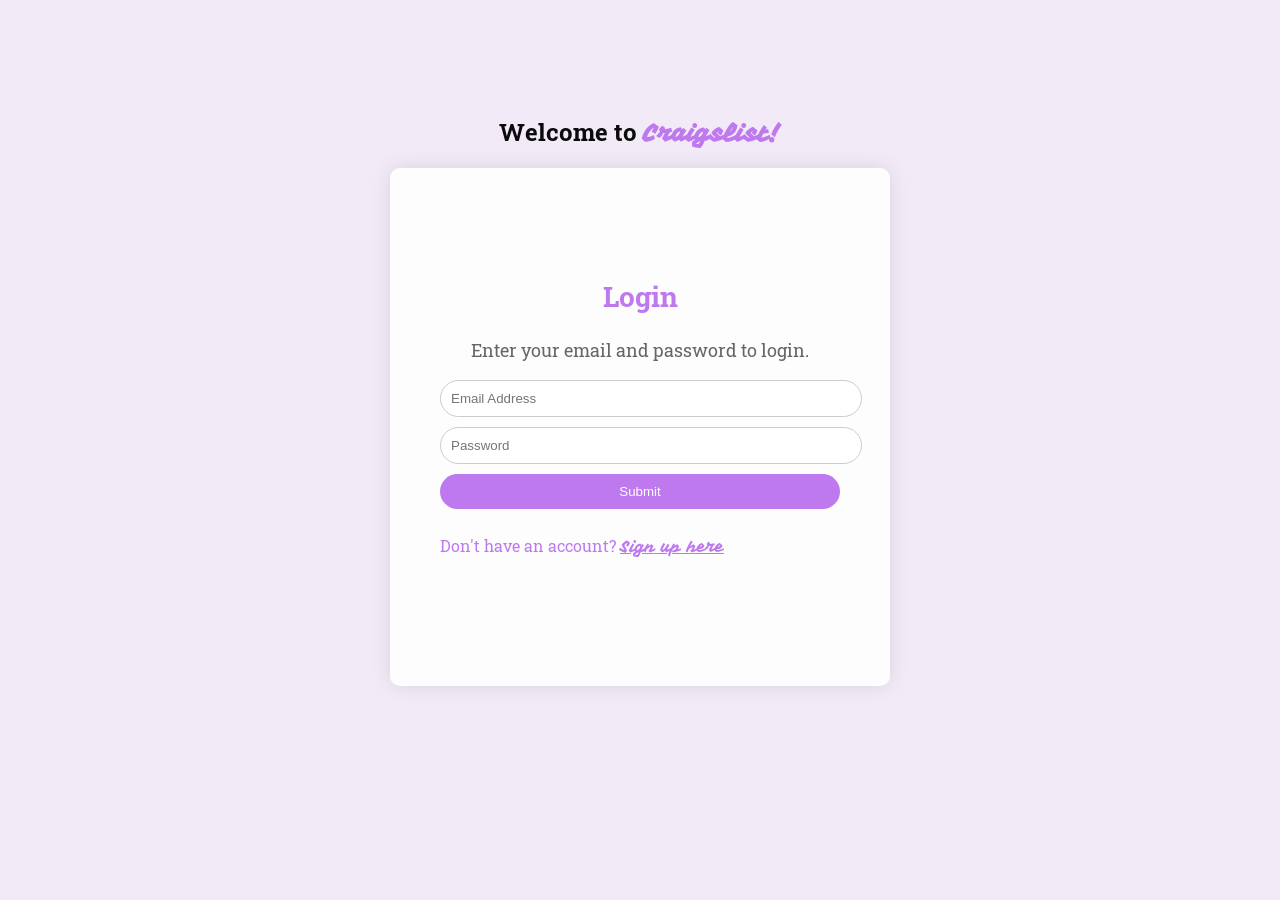
==== commit ef4663b6: "Final" ====
--- a/index.html
+++ b/index.html
@@ -24,6 +24,9 @@
 
   <!-- Template Main CSS File -->
   <link href="assets/css/style.css" rel="stylesheet">
+
+  <script type="module" src="assets/js/auth/dashboard.js"></script>
+  <script type="module" src="assets/js/utils/utils.js"></script>
 
 </head>
 
@@ -98,6 +101,14 @@
           <span style="font-size: 18px;">Your Posts</span>
         </a>
       </li>
+      <p style="margin-top: 350px;">
+        
+        <li class="nav-item">
+          <a class="nav-link collapsed" href="#">
+            <i class="bi bi-box-arrow-left"></i>
+            <span id="btn_logout" style="font-size: 18px;">Sign Out</span>
+          </a>
+        </li>
     </ul>
   </aside> 
 
